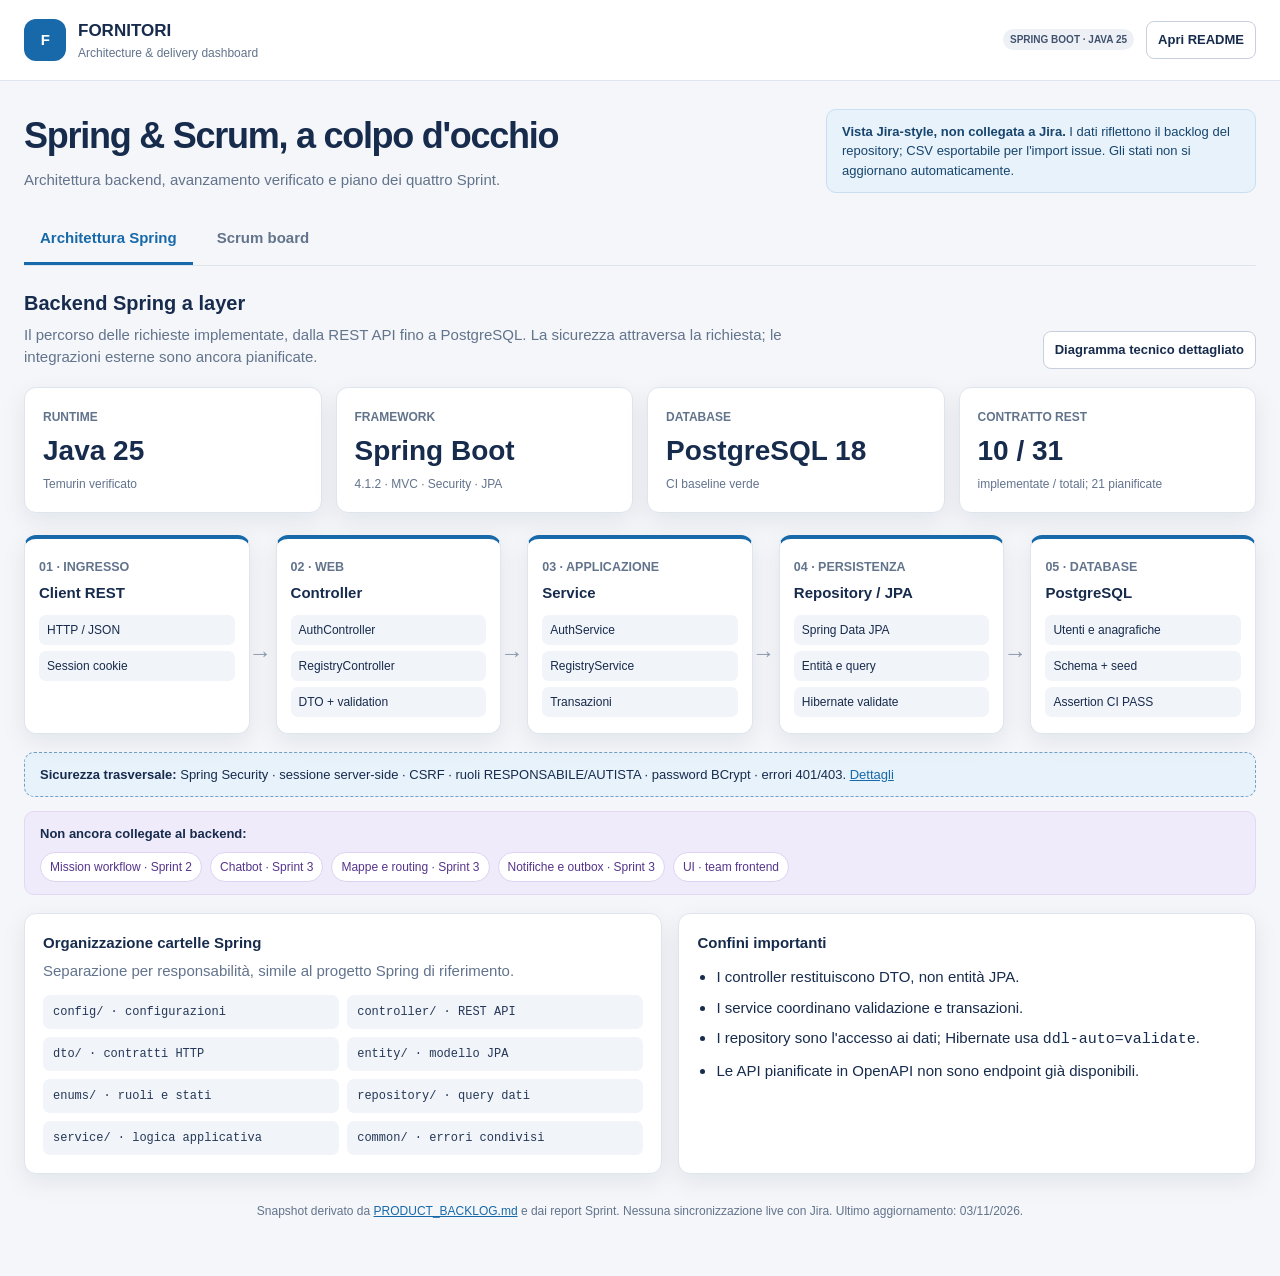
==== docs/SPRING_SCRUM_DASHBOARD.html @ 0cb8804d "feat(backend): implement Sprint 2 mission workflow Add mission lifecycle, pricing, notes, dashboard," ====
<!doctype html>
<html lang="it">
<head>
  <meta charset="utf-8">
  <meta name="viewport" content="width=device-width, initial-scale=1">
  <meta name="description" content="Vista visuale dell'architettura Spring e del backlog Scrum FORNITORI.">
  <title>FORNITORI · Spring & Scrum</title>
  <style>
    :root {
      color-scheme: light;
      --ink: #172b4d;
      --muted: #62738c;
      --line: #dfe5ec;
      --canvas: #f4f6f9;
      --surface: #fff;
      --blue: #1769aa;
      --blue-soft: #e7f2fb;
      --green: #137a55;
      --green-soft: #e5f5ee;
      --amber: #996400;
      --amber-soft: #fff4d6;
      --purple: #6741a5;
      --purple-soft: #f0ebfa;
      --shadow: 0 8px 24px rgba(9, 30, 66, .08);
    }

    * { box-sizing: border-box; }

    body {
      margin: 0;
      background: var(--canvas);
      color: var(--ink);
      font: 15px/1.5 "Segoe UI", Arial, sans-serif;
    }

    a { color: var(--blue); }
    a:focus-visible, button:focus-visible, select:focus-visible {
      outline: 3px solid #ffab00;
      outline-offset: 3px;
    }

    .topbar {
      display: flex;
      justify-content: space-between;
      align-items: center;
      gap: 20px;
      padding: 18px max(24px, calc((100vw - 1440px) / 2));
      background: #fff;
      border-bottom: 1px solid var(--line);
    }

    .brand { display: flex; align-items: center; gap: 12px; }
    .brand-mark {
      display: grid;
      width: 42px;
      height: 42px;
      place-items: center;
      border-radius: 12px;
      background: var(--blue);
      color: #fff;
      font-weight: 800;
      letter-spacing: -.04em;
    }
    .brand-title { font-size: 17px; font-weight: 750; }
    .brand-subtitle { color: var(--muted); font-size: 12px; }
    .top-actions { display: flex; align-items: center; gap: 12px; }

    .container { width: min(1440px, calc(100% - 48px)); margin: 28px auto 56px; }
    .hero {
      display: flex;
      justify-content: space-between;
      align-items: flex-start;
      gap: 24px;
      margin-bottom: 22px;
    }
    h1 { margin: 0 0 6px; font-size: clamp(26px, 3vw, 36px); letter-spacing: -.035em; }
    h2 { margin: 0; font-size: 20px; }
    h3 { margin: 0; font-size: 15px; }
    p { margin: 6px 0 0; color: var(--muted); }

    .notice {
      max-width: 430px;
      padding: 12px 15px;
      border: 1px solid #c8dff2;
      border-radius: 10px;
      background: var(--blue-soft);
      color: #17456d;
      font-size: 13px;
    }

    .tabs { display: flex; gap: 8px; border-bottom: 1px solid var(--line); margin-bottom: 22px; }
    .tab {
      border: 0;
      border-bottom: 3px solid transparent;
      padding: 12px 16px;
      background: transparent;
      color: var(--muted);
      cursor: pointer;
      font: inherit;
      font-weight: 650;
    }
    .tab[aria-selected="true"] { border-color: var(--blue); color: var(--blue); }
    .panel[hidden] { display: none; }

    .section-heading {
      display: flex;
      justify-content: space-between;
      align-items: flex-end;
      gap: 18px;
      margin: 0 0 16px;
    }
    .section-heading p { max-width: 760px; }

    .stats {
      display: grid;
      grid-template-columns: repeat(4, minmax(0, 1fr));
      gap: 14px;
      margin: 18px 0 22px;
    }
    .stat {
      padding: 17px 18px;
      border: 1px solid var(--line);
      border-radius: 12px;
      background: var(--surface);
      box-shadow: var(--shadow);
    }
    .stat-label { color: var(--muted); font-size: 12px; font-weight: 650; text-transform: uppercase; }
    .stat-value { display: block; margin-top: 3px; font-size: 28px; font-weight: 780; }
    .stat-note { color: var(--muted); font-size: 12px; }

    .architecture-flow {
      display: grid;
      grid-template-columns: repeat(5, minmax(130px, 1fr));
      gap: 26px;
      align-items: stretch;
      margin: 18px 0;
    }
    .layer {
      position: relative;
      min-height: 166px;
      padding: 16px 14px;
      border: 1px solid var(--line);
      border-top: 4px solid var(--blue);
      border-radius: 12px;
      background: var(--surface);
      box-shadow: var(--shadow);
    }
    .layer:not(:last-child)::after {
      position: absolute;
      top: 50%;
      right: -23px;
      color: #8d9bb0;
      content: "→";
      font-size: 23px;
      font-weight: 700;
    }
    .layer small { color: var(--muted); font-weight: 650; }
    .layer h3 { margin: 5px 0 10px; }
    .component {
      display: block;
      margin-top: 6px;
      padding: 6px 8px;
      border-radius: 7px;
      background: #f1f4f8;
      font-size: 12px;
    }
    .security-strip, .planned-strip {
      margin-top: 14px;
      padding: 12px 15px;
      border-radius: 10px;
      font-size: 13px;
    }
    .security-strip { border: 1px dashed #72a1c8; background: var(--blue-soft); }
    .planned-strip { border: 1px solid #e2d9f4; background: var(--purple-soft); }
    .planned-items { display: flex; flex-wrap: wrap; gap: 8px; margin-top: 8px; }
    .planned-items span {
      padding: 5px 9px;
      border: 1px solid #ddd2f2;
      border-radius: 999px;
      color: #55348b;
      background: #fff;
      font-size: 12px;
    }

    .details-grid {
      display: grid;
      grid-template-columns: 1.05fr .95fr;
      gap: 16px;
      margin-top: 18px;
    }
    .card {
      padding: 18px;
      border: 1px solid var(--line);
      border-radius: 12px;
      background: var(--surface);
      box-shadow: var(--shadow);
    }
    .card ul { margin: 12px 0 0; padding-left: 19px; }
    .card li + li { margin-top: 8px; }
    .package-list { display: grid; grid-template-columns: repeat(2, 1fr); gap: 8px; margin-top: 12px; }
    .package-list code {
      padding: 8px 10px;
      border-radius: 7px;
      background: #f1f4f8;
      color: #253858;
      font-size: 12px;
    }

    .toolbar {
      display: flex;
      align-items: center;
      flex-wrap: wrap;
      gap: 10px;
      margin: 16px 0;
    }
    .toolbar label { color: var(--muted); font-size: 13px; font-weight: 650; }
    select, .button {
      min-height: 38px;
      padding: 8px 11px;
      border: 1px solid #c7d0dc;
      border-radius: 8px;
      background: #fff;
      color: var(--ink);
      font: inherit;
    }
    .button { cursor: pointer; font-size: 13px; font-weight: 650; text-decoration: none; }
    .button-primary { border-color: var(--blue); background: var(--blue); color: #fff; }
    .button:hover { filter: brightness(.97); }

    .board {
      display: grid;
      grid-template-columns: repeat(3, minmax(240px, 1fr));
      gap: 14px;
      align-items: start;
    }
    .board-column {
      min-height: 250px;
      padding: 12px;
      border: 1px solid var(--line);
      border-radius: 12px;
      background: #ebeff4;
    }
    .column-heading { display: flex; justify-content: space-between; align-items: center; margin: 2px 2px 12px; }
    .column-count {
      display: grid;
      width: 25px;
      height: 25px;
      place-items: center;
      border-radius: 50%;
      background: #dce3ec;
      color: var(--muted);
      font-size: 12px;
      font-weight: 700;
    }
    .issue {
      margin-bottom: 10px;
      padding: 13px;
      border: 1px solid var(--line);
      border-radius: 10px;
      background: #fff;
      box-shadow: 0 2px 6px rgba(9, 30, 66, .05);
    }
    .issue-top { display: flex; justify-content: space-between; gap: 8px; color: var(--muted); font-size: 11px; }
    .issue-key { font-weight: 800; letter-spacing: .03em; }
    .issue h3 { margin: 8px 0 5px; font-size: 14px; }
    .issue p { font-size: 12px; }
    .issue-meta { display: flex; flex-wrap: wrap; gap: 6px; margin-top: 11px; }
    .tag {
      padding: 3px 7px;
      border-radius: 999px;
      background: #edf1f6;
      color: #42526e;
      font-size: 10px;
      font-weight: 700;
    }
    .tag-done { background: var(--green-soft); color: var(--green); }
    .tag-planned { background: var(--amber-soft); color: var(--amber); }
    .tag-p0 { background: #ffebe6; color: #ae2e24; }
    .column-empty { padding: 18px 8px; color: var(--muted); text-align: center; font-size: 13px; }
    .sprint-notes { margin-top: 18px; }
    .sprint-notes summary { cursor: pointer; font-weight: 700; }
    .sprint-notes ul { color: var(--muted); }
    footer { margin-top: 28px; color: var(--muted); font-size: 12px; text-align: center; }

    @media (max-width: 980px) {
      .architecture-flow { grid-template-columns: repeat(3, minmax(150px, 1fr)); }
      .layer:nth-child(3)::after { display: none; }
      .board { grid-template-columns: repeat(2, minmax(240px, 1fr)); }
      .details-grid { grid-template-columns: 1fr; }
    }
    @media (max-width: 650px) {
      .topbar, .hero { align-items: flex-start; flex-direction: column; }
      .container { width: min(100% - 28px, 1440px); margin-top: 20px; }
      .topbar { padding: 14px; }
      .stats { grid-template-columns: repeat(2, minmax(0, 1fr)); }
      .architecture-flow, .board { grid-template-columns: 1fr; }
      .layer { min-height: 0; }
      .layer:not(:last-child)::after { top: auto; right: 16px; bottom: -26px; z-index: 1; content: "↓"; }
      .layer:nth-child(3)::after { display: block; }
      .section-heading { align-items: flex-start; flex-direction: column; }
    }
  </style>
</head>
<body>
  <header class="topbar">
    <div class="brand">
      <div class="brand-mark" aria-hidden="true">F</div>
      <div>
        <div class="brand-title">FORNITORI</div>
        <div class="brand-subtitle">Architecture & delivery dashboard</div>
      </div>
    </div>
    <div class="top-actions">
      <span class="tag">SPRING BOOT · JAVA 25</span>
      <a class="button" href="../README.md">Apri README</a>
    </div>
  </header>

  <main class="container">
    <div class="hero">
      <div>
        <h1>Spring & Scrum, a colpo d'occhio</h1>
        <p>Architettura backend, avanzamento verificato e piano dei quattro Sprint.</p>
      </div>
      <aside class="notice">
        <strong>Vista Jira-style, non collegata a Jira.</strong>
        I dati riflettono il backlog del repository; CSV esportabile per l'import
        issue. Gli stati non si aggiornano automaticamente.
      </aside>
    </div>

    <nav class="tabs" role="tablist" aria-label="Viste progetto">
      <button class="tab" id="tab-architecture" role="tab" aria-selected="true"
              aria-controls="panel-architecture">Architettura Spring</button>
      <button class="tab" id="tab-scrum" role="tab" aria-selected="false"
              aria-controls="panel-scrum">Scrum board</button>
    </nav>

    <section class="panel" id="panel-architecture" role="tabpanel" aria-labelledby="tab-architecture">
      <div class="section-heading">
        <div>
          <h2>Backend Spring a layer</h2>
          <p>Il percorso delle richieste implementate, dalla REST API fino a PostgreSQL. La sicurezza attraversa la richiesta; le integrazioni esterne sono ancora pianificate.</p>
        </div>
        <a class="button" href="../.github/modernize/assessment/engines/facts/architecture-diagram.md">Diagramma tecnico dettagliato</a>
      </div>

      <div class="stats" aria-label="Stato backend">
        <article class="stat"><span class="stat-label">Runtime</span><strong class="stat-value">Java 25</strong><span class="stat-note">Temurin verificato</span></article>
        <article class="stat"><span class="stat-label">Framework</span><strong class="stat-value">Spring Boot</strong><span class="stat-note">4.1.2 · MVC · Security · JPA</span></article>
        <article class="stat"><span class="stat-label">Database</span><strong class="stat-value">PostgreSQL 18</strong><span class="stat-note">CI baseline verde</span></article>
        <article class="stat"><span class="stat-label">Contratto REST</span><strong class="stat-value">10 / 31</strong><span class="stat-note">implementate / totali; 21 pianificate</span></article>
      </div>

      <div class="architecture-flow" aria-label="Flusso dei layer Spring">
        <article class="layer">
          <small>01 · INGRESSO</small>
          <h3>Client REST</h3>
          <span class="component">HTTP / JSON</span>
          <span class="component">Session cookie</span>
        </article>
        <article class="layer">
          <small>02 · WEB</small>
          <h3>Controller</h3>
          <span class="component">AuthController</span>
          <span class="component">RegistryController</span>
          <span class="component">DTO + validation</span>
        </article>
        <article class="layer">
          <small>03 · APPLICAZIONE</small>
          <h3>Service</h3>
          <span class="component">AuthService</span>
          <span class="component">RegistryService</span>
          <span class="component">Transazioni</span>
        </article>
        <article class="layer">
          <small>04 · PERSISTENZA</small>
          <h3>Repository / JPA</h3>
          <span class="component">Spring Data JPA</span>
          <span class="component">Entità e query</span>
          <span class="component">Hibernate validate</span>
        </article>
        <article class="layer">
          <small>05 · DATABASE</small>
          <h3>PostgreSQL</h3>
          <span class="component">Utenti e anagrafiche</span>
          <span class="component">Schema + seed</span>
          <span class="component">Assertion CI PASS</span>
        </article>
      </div>

      <div class="security-strip">
        <strong>Sicurezza trasversale:</strong> Spring Security · sessione server-side · CSRF · ruoli RESPONSABILE/AUTISTA · password BCrypt · errori 401/403.
        <a href="06_SICUREZZA.md">Dettagli</a>
      </div>

      <div class="planned-strip">
        <strong>Non ancora collegate al backend:</strong>
        <div class="planned-items">
          <span>Mission workflow · Sprint 2</span>
          <span>Chatbot · Sprint 3</span>
          <span>Mappe e routing · Sprint 3</span>
          <span>Notifiche e outbox · Sprint 3</span>
          <span>UI · team frontend</span>
        </div>
      </div>

      <div class="details-grid">
        <article class="card">
          <h3>Organizzazione cartelle Spring</h3>
          <p>Separazione per responsabilità, simile al progetto Spring di riferimento.</p>
          <div class="package-list">
            <code>config/ · configurazioni</code>
            <code>controller/ · REST API</code>
            <code>dto/ · contratti HTTP</code>
            <code>entity/ · modello JPA</code>
            <code>enums/ · ruoli e stati</code>
            <code>repository/ · query dati</code>
            <code>service/ · logica applicativa</code>
            <code>common/ · errori condivisi</code>
          </div>
        </article>
        <article class="card">
          <h3>Confini importanti</h3>
          <ul>
            <li>I controller restituiscono DTO, non entità JPA.</li>
            <li>I service coordinano validazione e transazioni.</li>
            <li>I repository sono l'accesso ai dati; Hibernate usa <code>ddl-auto=validate</code>.</li>
            <li>Le API pianificate in OpenAPI non sono endpoint già disponibili.</li>
          </ul>
        </article>
      </div>
    </section>

    <section class="panel" id="panel-scrum" role="tabpanel" aria-labelledby="tab-scrum" hidden>
      <div class="section-heading">
        <div>
          <h2>Scrum board del prodotto</h2>
          <p>Backlog iniziale per i cinque membri. “Implementato” significa presente nel codice e verificato; le attività future restano pianificate.</p>
        </div>
        <a class="button" href="agile/PRODUCT_BACKLOG.md">Apri backlog sorgente</a>
      </div>

      <div class="stats" aria-label="Riepilogo backlog">
        <article class="stat"><span class="stat-label">Storie</span><strong class="stat-value" id="total-count">10</strong><span class="stat-note">backlog iniziale</span></article>
        <article class="stat"><span class="stat-label">Implementate</span><strong class="stat-value" id="done-count">2</strong><span class="stat-note">B-01 e B-02 · CI verde</span></article>
        <article class="stat"><span class="stat-label">Pianificate</span><strong class="stat-value" id="planned-count">8</strong><span class="stat-note">Sprint successivi / backlog</span></article>
        <article class="stat"><span class="stat-label">Squadra</span><strong class="stat-value">M1–M5</strong><span class="stat-note">backend, UI e integrazioni</span></article>
      </div>

      <div class="toolbar">
        <label for="sprint-filter">Sprint</label>
        <select id="sprint-filter">
          <option value="all">Tutti</option>
          <option value="s1">Sprint 1 · Fondamenta</option>
          <option value="backlog">Backlog non assegnato</option>
          <option value="s2">Sprint 2 · Missioni</option>
          <option value="s3">Sprint 3 · Integrazioni</option>
          <option value="s4">Sprint 4 · QA</option>
        </select>
        <label for="status-filter">Stato</label>
        <select id="status-filter">
          <option value="all">Tutti</option>
          <option value="done">Implementato</option>
          <option value="planned">Pianificato</option>
        </select>
        <button class="button button-primary" id="export-csv" type="button">Esporta CSV per Jira</button>
      </div>

      <div class="board" id="board" aria-live="polite">
        <section class="board-column" data-column="done">
          <div class="column-heading"><h3>Implementato</h3><span class="column-count">0</span></div>
          <div class="issues"></div>
        </section>
        <section class="board-column" data-column="inprogress">
          <div class="column-heading"><h3>Da integrare / validare</h3><span class="column-count">0</span></div>
          <div class="issues"></div>
        </section>
        <section class="board-column" data-column="planned">
          <div class="column-heading"><h3>Pianificato</h3><span class="column-count">0</span></div>
          <div class="issues"></div>
        </section>
      </div>

      <details class="card sprint-notes">
        <summary>Obiettivi Sprint e criteri di passaggio</summary>
        <ul>
          <li><strong>Sprint 1:</strong> fondazioni Spring, autenticazione, anagrafiche, DB e CI. Codice e CI completati; PR baseline integrata. Vedi <a href="agile/SPRINT_1.md">Sprint 1</a>.</li>
          <li><strong>Sprint 2:</strong> flusso missioni, timeout, pricing e dashboard; dipende dalla conferma delle regole. Vedi <a href="agile/SPRINT_2.md">Sprint 2</a>.</li>
          <li><strong>Sprint 3:</strong> chatbot, routing mappe, notifiche e outbox. Vedi <a href="agile/SPRINT_3.md">Sprint 3</a>.</li>
          <li><strong>Sprint 4:</strong> QA integrata, sicurezza, accessibilità e demo. Vedi <a href="agile/SPRINT_4.md">Sprint 4</a>.</li>
        </ul>
        <p><strong>CSV Jira:</strong> importa le storie come Task e mappa Summary, Description, Priority e Labels. Le etichette riportano ID, sprint, owner e stato iniziale; colonne e workflow Jira non vengono modificati automaticamente.</p>
      </details>
    </section>

    <footer>
      Snapshot derivato da <a href="agile/PRODUCT_BACKLOG.md">PRODUCT_BACKLOG.md</a> e dai report Sprint.
      Nessuna sincronizzazione live con Jira. Ultimo aggiornamento: 03/11/2026.
    </footer>
  </main>

  <script>
    "use strict";

    const issues = [
      { key: "B-01", title: "Seed, schema, auth e anagrafiche Sprint 1", description: "Layer Spring, sessione, CSRF, ruoli, anagrafiche REST, schema e seed. CI PostgreSQL verifica schema, dati e applicazione.", priority: "P0", owner: "M1", sprint: "s1", status: "done", component: "Backend" },
      { key: "B-02", title: "Java 25, CI e contratti condivisi", description: "Target Java 25, workflow CI, contratto OpenAPI e guide condivise. Pipeline PR verde; PR #1 integrata in main.", priority: "P0", owner: "M1", sprint: "s1", status: "done", component: "Platform" },
      { key: "B-03", title: "Login e anagrafiche web", description: "Interfaccia per login e consultazione anagrafiche, integrata con sessione e API backend.", priority: "P1", owner: "M2", sprint: "backlog", status: "planned", component: "Frontend" },
      { key: "B-04", title: "Creazione missione e dettaglio centrale", description: "Flusso centrale per creare richieste e consultare il dettaglio della missione.", priority: "P0", owner: "M1/M2", sprint: "s2", status: "planned", component: "Missions" },
      { key: "B-05", title: "Proposta, accettazione, rifiuto e timeout", description: "Transizioni atomiche con timeout, storico e protezione dalla doppia assegnazione.", priority: "P0", owner: "M1/M2", sprint: "s2", status: "planned", component: "Missions" },
      { key: "B-06", title: "Chiusura, pricing e dashboard", description: "Chiusura missione, calcolo costo server-side e aggregati della dashboard.", priority: "P0", owner: "M1/M2", sprint: "s2", status: "planned", component: "Missions" },
      { key: "B-07", title: "Chatbot guidato e richiesta verificata", description: "Conversazione guidata, verifica cliente e creazione richiesta tramite API concordate.", priority: "P1", owner: "M3/M1", sprint: "s3", status: "planned", component: "Chatbot" },
      { key: "B-08", title: "Mappe e routing", description: "Mappa e itinerari, separando distanza stimata da chilometri effettivi.", priority: "P1", owner: "M4/M1/M2", sprint: "s3", status: "planned", component: "Maps" },
      { key: "B-09", title: "Eventi, outbox, webhook e notifiche", description: "Eventi dopo commit, webhook autenticati, retry e idempotenza delle notifiche.", priority: "P1", owner: "M5/M1/M3", sprint: "s3", status: "planned", component: "Notifications" },
      { key: "B-10", title: "QA integrata, sicurezza e demo", description: "Test end-to-end, verifiche sicurezza, accessibilità, regressioni e demo ripetibile.", priority: "P0", owner: "Tutti", sprint: "s4", status: "planned", component: "QA" }
    ];

    const sprintNames = {
      s1: "Sprint 1",
      backlog: "Backlog",
      s2: "Sprint 2",
      s3: "Sprint 3",
      s4: "Sprint 4"
    };

    const escapeHtml = (value) => value.replace(/[&<>"']/g, (char) => ({
      "&": "&amp;", "<": "&lt;", ">": "&gt;", '"': "&quot;", "'": "&#39;"
    })[char]);

    function renderBoard() {
      const sprint = document.getElementById("sprint-filter").value;
      const status = document.getElementById("status-filter").value;
      const visible = issues.filter((issue) =>
        (sprint === "all" || issue.sprint === sprint) &&
        (status === "all" || issue.status === status)
      );
      const groups = {
        done: visible.filter((issue) => issue.status === "done"),
        inprogress: [],
        planned: visible.filter((issue) => issue.status === "planned")
      };

      for (const column of document.querySelectorAll(".board-column")) {
        const key = column.dataset.column;
        const list = groups[key];
        column.querySelector(".column-count").textContent = String(list.length);
        const container = column.querySelector(".issues");
        container.replaceChildren();
        if (list.length === 0) {
          const empty = document.createElement("p");
          empty.className = "column-empty";
          empty.textContent = "Nessuna storia in questa colonna.";
          container.append(empty);
        }
        for (const issue of list) {
          const card = document.createElement("article");
          card.className = "issue";
          const statusLabel = issue.status === "done" ? "Implementato · CI PASS" : "Pianificato";
          const statusClass = issue.status === "done" ? "tag tag-done" : "tag tag-planned";
          card.innerHTML = `
            <div class="issue-top"><span class="issue-key">${escapeHtml(issue.key)}</span><span>${escapeHtml(sprintNames[issue.sprint])}</span></div>
            <h3>${escapeHtml(issue.title)}</h3>
            <p>${escapeHtml(issue.description)}</p>
            <div class="issue-meta">
              <span class="${statusClass}">${statusLabel}</span>
              <span class="tag ${issue.priority === "P0" ? "tag-p0" : ""}">${escapeHtml(issue.priority)}</span>
              <span class="tag">${escapeHtml(issue.owner)}</span>
              <span class="tag">${escapeHtml(issue.component)}</span>
            </div>`;
          container.append(card);
        }
      }
    }

    function exportJiraCsv() {
      const header = ["Issue Type", "Summary", "Description", "Priority", "Labels"];
      const rows = issues.map((issue) => [
        "Task",
        issue.title,
        `${issue.key}: ${issue.description} Owner: ${issue.owner}. Stato iniziale: ${issue.status === "done" ? "implementato, CI PASS" : "pianificato"}. Sprint: ${sprintNames[issue.sprint]}.`,
        issue.priority,
        [issue.key.toLowerCase(), issue.sprint, `owner-${issue.owner.toLowerCase().replaceAll("/", "-")}`, issue.status === "done" ? "implemented" : "planned", issue.component.toLowerCase()].join(" ")
      ]);
      const csv = [header, ...rows]
        .map((row) => row.map((field) => `"${String(field).replaceAll('"', '""')}"`).join(","))
        .join("\r\n");
      const blob = new Blob(["\uFEFF", csv], { type: "text/csv;charset=utf-8" });
      const url = URL.createObjectURL(blob);
      const link = document.createElement("a");
      link.href = url;
      link.download = "fornitori-jira-backlog.csv";
      link.click();
      URL.revokeObjectURL(url);
    }

    for (const tab of document.querySelectorAll('[role="tab"]')) {
      tab.addEventListener("click", () => {
        for (const candidate of document.querySelectorAll('[role="tab"]')) {
          const selected = candidate === tab;
          candidate.setAttribute("aria-selected", String(selected));
          document.getElementById(candidate.getAttribute("aria-controls")).hidden = !selected;
        }
      });
    }

    document.getElementById("sprint-filter").addEventListener("change", renderBoard);
    document.getElementById("status-filter").addEventListener("change", renderBoard);
    document.getElementById("export-csv").addEventListener("click", exportJiraCsv);
    document.getElementById("done-count").textContent = String(issues.filter((issue) => issue.status === "done").length);
    document.getElementById("planned-count").textContent = String(issues.filter((issue) => issue.status === "planned").length);
    document.getElementById("total-count").textContent = String(issues.length);
    renderBoard();
  </script>
</body>
</html>
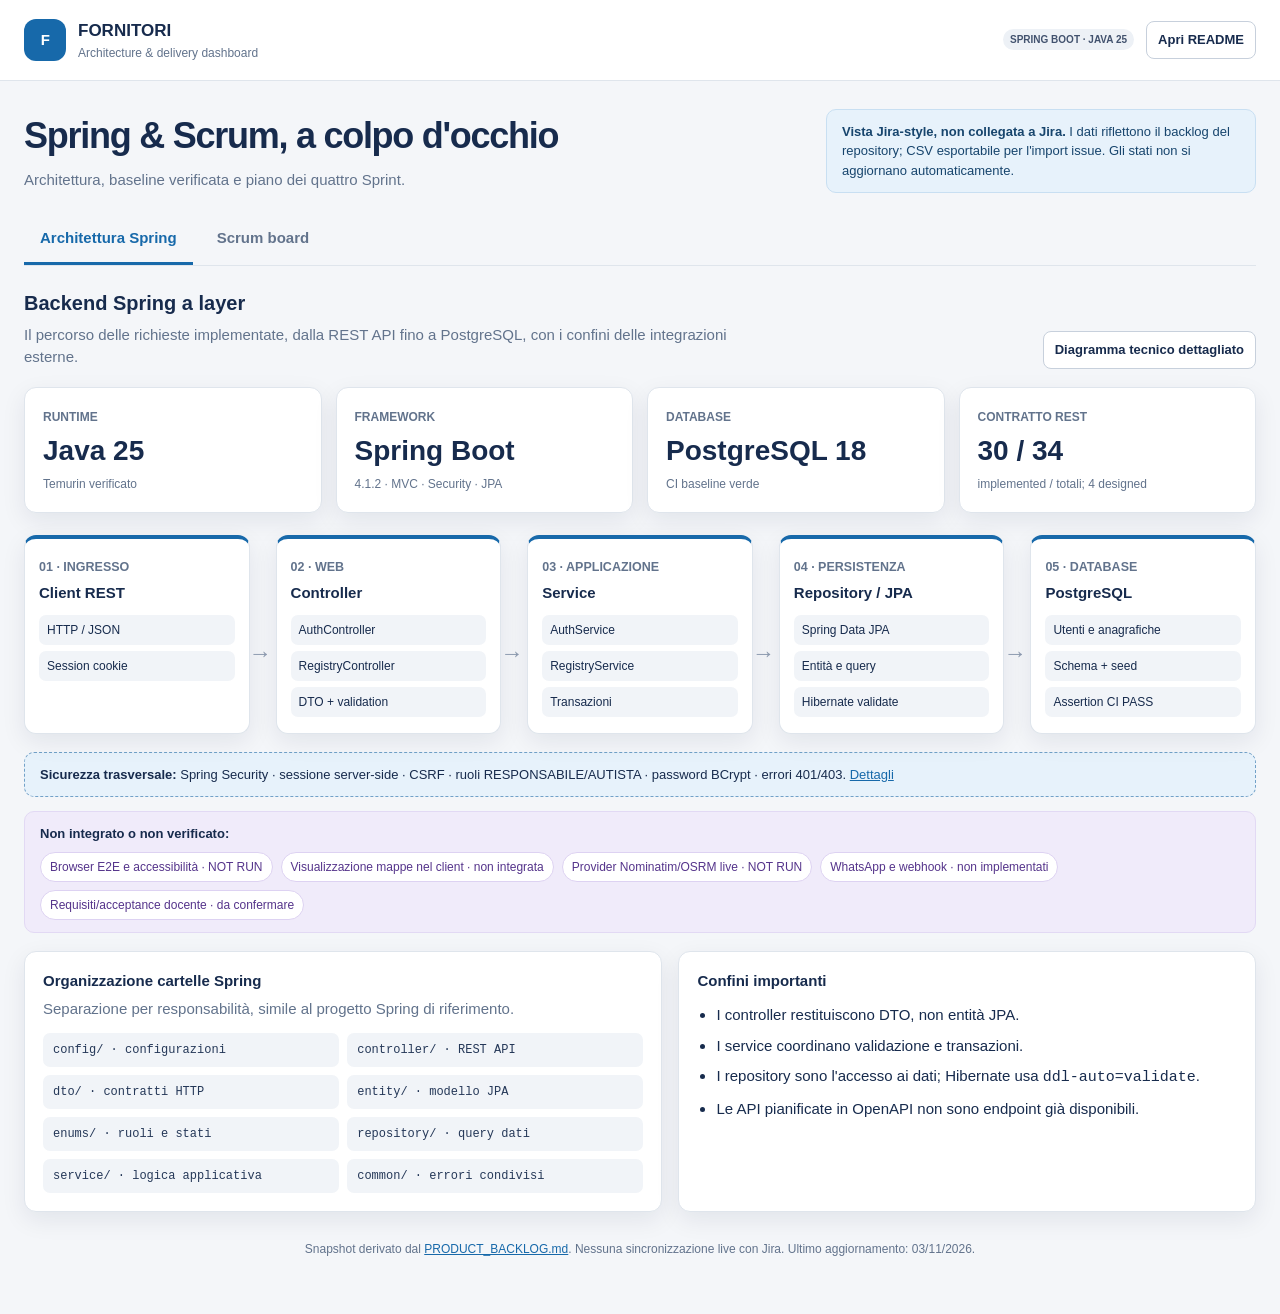
==== commit 1bd00ffe: "docs: consolidate and refresh documentation Co-authored-by: Copilot <223556219+Copilot@users.noreply" ====
--- a/docs/SPRING_SCRUM_DASHBOARD.html
+++ b/docs/SPRING_SCRUM_DASHBOARD.html
@@ -320,7 +320,7 @@
     <div class="hero">
       <div>
         <h1>Spring & Scrum, a colpo d'occhio</h1>
-        <p>Architettura backend, avanzamento verificato e piano dei quattro Sprint.</p>
+        <p>Architettura, baseline verificata e piano dei quattro Sprint.</p>
       </div>
       <aside class="notice">
         <strong>Vista Jira-style, non collegata a Jira.</strong>
@@ -340,7 +340,7 @@
       <div class="section-heading">
         <div>
           <h2>Backend Spring a layer</h2>
-          <p>Il percorso delle richieste implementate, dalla REST API fino a PostgreSQL. La sicurezza attraversa la richiesta; le integrazioni esterne sono ancora pianificate.</p>
+          <p>Il percorso delle richieste implementate, dalla REST API fino a PostgreSQL, con i confini delle integrazioni esterne.</p>
         </div>
         <a class="button" href="../.github/modernize/assessment/engines/facts/architecture-diagram.md">Diagramma tecnico dettagliato</a>
       </div>
@@ -349,7 +349,7 @@
         <article class="stat"><span class="stat-label">Runtime</span><strong class="stat-value">Java 25</strong><span class="stat-note">Temurin verificato</span></article>
         <article class="stat"><span class="stat-label">Framework</span><strong class="stat-value">Spring Boot</strong><span class="stat-note">4.1.2 · MVC · Security · JPA</span></article>
         <article class="stat"><span class="stat-label">Database</span><strong class="stat-value">PostgreSQL 18</strong><span class="stat-note">CI baseline verde</span></article>
-        <article class="stat"><span class="stat-label">Contratto REST</span><strong class="stat-value">10 / 31</strong><span class="stat-note">implementate / totali; 21 pianificate</span></article>
+        <article class="stat"><span class="stat-label">Contratto REST</span><strong class="stat-value">30 / 34</strong><span class="stat-note">implemented / totali; 4 designed</span></article>
       </div>
 
       <div class="architecture-flow" aria-label="Flusso dei layer Spring">
@@ -391,17 +391,17 @@
 
       <div class="security-strip">
         <strong>Sicurezza trasversale:</strong> Spring Security · sessione server-side · CSRF · ruoli RESPONSABILE/AUTISTA · password BCrypt · errori 401/403.
-        <a href="06_SICUREZZA.md">Dettagli</a>
+        <a href="architecture/SECURITY_DESIGN.md">Dettagli</a>
       </div>
 
       <div class="planned-strip">
-        <strong>Non ancora collegate al backend:</strong>
+        <strong>Non integrato o non verificato:</strong>
         <div class="planned-items">
-          <span>Mission workflow · Sprint 2</span>
-          <span>Chatbot · Sprint 3</span>
-          <span>Mappe e routing · Sprint 3</span>
-          <span>Notifiche e outbox · Sprint 3</span>
-          <span>UI · team frontend</span>
+          <span>Browser E2E e accessibilità · NOT RUN</span>
+          <span>Visualizzazione mappe nel client · non integrata</span>
+          <span>Provider Nominatim/OSRM live · NOT RUN</span>
+          <span>WhatsApp e webhook · non implementati</span>
+          <span>Requisiti/acceptance docente · da confermare</span>
         </div>
       </div>
 
@@ -436,16 +436,16 @@
       <div class="section-heading">
         <div>
           <h2>Scrum board del prodotto</h2>
-          <p>Backlog iniziale per i cinque membri. “Implementato” significa presente nel codice e verificato; le attività future restano pianificate.</p>
+          <p>Snapshot del backlog del repository. “Implementato” richiede codice presente e prova identificata; le attività non verificate restano da validare.</p>
         </div>
         <a class="button" href="agile/PRODUCT_BACKLOG.md">Apri backlog sorgente</a>
       </div>
 
       <div class="stats" aria-label="Riepilogo backlog">
-        <article class="stat"><span class="stat-label">Storie</span><strong class="stat-value" id="total-count">10</strong><span class="stat-note">backlog iniziale</span></article>
-        <article class="stat"><span class="stat-label">Implementate</span><strong class="stat-value" id="done-count">2</strong><span class="stat-note">B-01 e B-02 · CI verde</span></article>
-        <article class="stat"><span class="stat-label">Pianificate</span><strong class="stat-value" id="planned-count">8</strong><span class="stat-note">Sprint successivi / backlog</span></article>
-        <article class="stat"><span class="stat-label">Squadra</span><strong class="stat-value">M1–M5</strong><span class="stat-note">backend, UI e integrazioni</span></article>
+        <article class="stat"><span class="stat-label">Storie</span><strong class="stat-value" id="total-count">13</strong><span class="stat-note">snapshot del backlog</span></article>
+        <article class="stat"><span class="stat-label">Implementate</span><strong class="stat-value" id="done-count">5</strong><span class="stat-note">verificate nei test backend CI</span></article>
+        <article class="stat"><span class="stat-label">Da validare</span><strong class="stat-value" id="inprogress-count">6</strong><span class="stat-note">codice presente, limiti aperti</span></article>
+        <article class="stat"><span class="stat-label">Pianificate</span><strong class="stat-value" id="planned-count">2</strong><span class="stat-note">non implementate</span></article>
       </div>
 
       <div class="toolbar">
@@ -462,6 +462,7 @@
         <select id="status-filter">
           <option value="all">Tutti</option>
           <option value="done">Implementato</option>
+          <option value="inprogress">Da validare</option>
           <option value="planned">Pianificato</option>
         </select>
         <button class="button button-primary" id="export-csv" type="button">Esporta CSV per Jira</button>
@@ -486,16 +487,16 @@
         <summary>Obiettivi Sprint e criteri di passaggio</summary>
         <ul>
           <li><strong>Sprint 1:</strong> fondazioni Spring, autenticazione, anagrafiche, DB e CI. Codice e CI completati; PR baseline integrata. Vedi <a href="agile/SPRINT_1.md">Sprint 1</a>.</li>
-          <li><strong>Sprint 2:</strong> flusso missioni, timeout, pricing e dashboard; dipende dalla conferma delle regole. Vedi <a href="agile/SPRINT_2.md">Sprint 2</a>.</li>
-          <li><strong>Sprint 3:</strong> chatbot, routing mappe, notifiche e outbox. Vedi <a href="agile/SPRINT_3.md">Sprint 3</a>.</li>
-          <li><strong>Sprint 4:</strong> QA integrata, sicurezza, accessibilità e demo. Vedi <a href="agile/SPRINT_4.md">Sprint 4</a>.</li>
+          <li><strong>Sprint 2:</strong> backend missioni, timeout, pricing e dashboard verificati in CI; browser UI NOT RUN. Vedi <a href="agile/SPRINT_2.md">Sprint 2</a>.</li>
+          <li><strong>Sprint 3:</strong> chatbot/Telegram e API mappe presenti; provider live, visualizzazione mappa e WhatsApp non verificati/non implementati. Vedi <a href="agile/SPRINT_3.md">Sprint 3</a>.</li>
+          <li><strong>Sprint 4:</strong> CI backend PASS; acceptance docente e collaudi browser/provider non conclusi. Vedi <a href="agile/SPRINT_4.md">Sprint 4</a>.</li>
         </ul>
         <p><strong>CSV Jira:</strong> importa le storie come Task e mappa Summary, Description, Priority e Labels. Le etichette riportano ID, sprint, owner e stato iniziale; colonne e workflow Jira non vengono modificati automaticamente.</p>
       </details>
     </section>
 
     <footer>
-      Snapshot derivato da <a href="agile/PRODUCT_BACKLOG.md">PRODUCT_BACKLOG.md</a> e dai report Sprint.
+      Snapshot derivato dal <a href="agile/PRODUCT_BACKLOG.md">PRODUCT_BACKLOG.md</a>.
       Nessuna sincronizzazione live con Jira. Ultimo aggiornamento: 03/11/2026.
     </footer>
   </main>
@@ -504,16 +505,19 @@
     "use strict";
 
     const issues = [
-      { key: "B-01", title: "Seed, schema, auth e anagrafiche Sprint 1", description: "Layer Spring, sessione, CSRF, ruoli, anagrafiche REST, schema e seed. CI PostgreSQL verifica schema, dati e applicazione.", priority: "P0", owner: "M1", sprint: "s1", status: "done", component: "Backend" },
-      { key: "B-02", title: "Java 25, CI e contratti condivisi", description: "Target Java 25, workflow CI, contratto OpenAPI e guide condivise. Pipeline PR verde; PR #1 integrata in main.", priority: "P0", owner: "M1", sprint: "s1", status: "done", component: "Platform" },
-      { key: "B-03", title: "Login e anagrafiche web", description: "Interfaccia per login e consultazione anagrafiche, integrata con sessione e API backend.", priority: "P1", owner: "M2", sprint: "backlog", status: "planned", component: "Frontend" },
-      { key: "B-04", title: "Creazione missione e dettaglio centrale", description: "Flusso centrale per creare richieste e consultare il dettaglio della missione.", priority: "P0", owner: "M1/M2", sprint: "s2", status: "planned", component: "Missions" },
-      { key: "B-05", title: "Proposta, accettazione, rifiuto e timeout", description: "Transizioni atomiche con timeout, storico e protezione dalla doppia assegnazione.", priority: "P0", owner: "M1/M2", sprint: "s2", status: "planned", component: "Missions" },
-      { key: "B-06", title: "Chiusura, pricing e dashboard", description: "Chiusura missione, calcolo costo server-side e aggregati della dashboard.", priority: "P0", owner: "M1/M2", sprint: "s2", status: "planned", component: "Missions" },
-      { key: "B-07", title: "Chatbot guidato e richiesta verificata", description: "Conversazione guidata, verifica cliente e creazione richiesta tramite API concordate.", priority: "P1", owner: "M3/M1", sprint: "s3", status: "planned", component: "Chatbot" },
-      { key: "B-08", title: "Mappe e routing", description: "Mappa e itinerari, separando distanza stimata da chilometri effettivi.", priority: "P1", owner: "M4/M1/M2", sprint: "s3", status: "planned", component: "Maps" },
-      { key: "B-09", title: "Eventi, outbox, webhook e notifiche", description: "Eventi dopo commit, webhook autenticati, retry e idempotenza delle notifiche.", priority: "P1", owner: "M5/M1/M3", sprint: "s3", status: "planned", component: "Notifications" },
-      { key: "B-10", title: "QA integrata, sicurezza e demo", description: "Test end-to-end, verifiche sicurezza, accessibilità, regressioni e demo ripetibile.", priority: "P0", owner: "Tutti", sprint: "s4", status: "planned", component: "QA" }
+      { key: "B-01", title: "Seed, schema, auth e anagrafiche Sprint 1", description: "Backend, schema e seed sono presenti; baseline e test PostgreSQL verificati in CI.", priority: "P0", owner: "M1", sprint: "s1", status: "done", component: "Backend" },
+      { key: "B-02", title: "Java 25, CI e contratti condivisi", description: "Java 25, OpenAPI e job CI Java/PostgreSQL verificati nel run 41656606659.", priority: "P0", owner: "M1", sprint: "s1", status: "done", component: "Platform" },
+      { key: "B-03", title: "Login e anagrafiche web", description: "Client statico presente e integrato con sessione/API; browser E2E NOT RUN.", priority: "P1", owner: "M2", sprint: "s1", status: "inprogress", component: "Frontend" },
+      { key: "B-04", title: "API backend missione e dettaglio centrale", description: "Workflow missioni backend presente e testato in PostgreSQL CI; alcuni flussi UI non esposti.", priority: "P0", owner: "M1", sprint: "s2", status: "done", component: "Missions" },
+      { key: "B-05", title: "Proposta, accettazione, rifiuto e timeout", description: "Transizioni e concorrenza backend verificate nei test PostgreSQL CI.", priority: "P0", owner: "M1", sprint: "s2", status: "done", component: "Missions" },
+      { key: "B-06", title: "Chiusura, pricing e dashboard backend", description: "Chiusura e calcolo lato server; test backend CI passati, acceptance tariffa docente aperta.", priority: "P0", owner: "M1", sprint: "s2", status: "done", component: "Missions" },
+      { key: "B-07", title: "Chatbot guidato e richiesta via API", description: "Chatbot/API presenti; 64 test Python locali passano. Verifica titolarità via targa non idonea per produzione.", priority: "P1", owner: "M3/M1", sprint: "s3", status: "inprogress", component: "Chatbot" },
+      { key: "B-08", title: "API geocodifica e routing", description: "API backend implementata e testata in CI; provider live NOT RUN e nessuna mappa nel client.", priority: "P1", owner: "M4/M1", sprint: "s3", status: "inprogress", component: "Maps" },
+      { key: "B-09", title: "Outbox e notifiche Telegram", description: "Dispatcher presente; prova provider reale non coperta dalla CI e non ripetuta qui.", priority: "P1", owner: "M5/M1/M3", sprint: "s3", status: "inprogress", component: "Notifications" },
+      { key: "B-10", title: "QA integrata, sicurezza e demo", description: "CI backend PASS; browser E2E, acceptance e demo end-to-end non verificati.", priority: "P0", owner: "Tutti", sprint: "s4", status: "inprogress", component: "QA" },
+      { key: "B-11", title: "UI browser centrale e autista", description: "UI presente; mancano alcuni flussi e test browser.", priority: "P1", owner: "M2", sprint: "backlog", status: "inprogress", component: "Frontend" },
+      { key: "B-12", title: "Visualizzazione mappe nel client", description: "Il client non invoca /api/v1/maps/route; in attesa di scope/acceptance.", priority: "P1", owner: "M4/M1/M2", sprint: "backlog", status: "planned", component: "Maps" },
+      { key: "B-13", title: "Webhook e provider WhatsApp", description: "Webhook in ingresso e provider WhatsApp non implementati.", priority: "P2", owner: "M5/M1/M3", sprint: "backlog", status: "planned", component: "Notifications" }
     ];
 
     const sprintNames = {
@@ -537,7 +541,7 @@
       );
       const groups = {
         done: visible.filter((issue) => issue.status === "done"),
-        inprogress: [],
+        inprogress: visible.filter((issue) => issue.status === "inprogress"),
         planned: visible.filter((issue) => issue.status === "planned")
       };
 
@@ -556,8 +560,8 @@
         for (const issue of list) {
           const card = document.createElement("article");
           card.className = "issue";
-          const statusLabel = issue.status === "done" ? "Implementato · CI PASS" : "Pianificato";
-          const statusClass = issue.status === "done" ? "tag tag-done" : "tag tag-planned";
+          const statusLabel = issue.status === "done" ? "Implementato · CI PASS" : issue.status === "inprogress" ? "Da validare" : "Pianificato";
+          const statusClass = issue.status === "done" ? "tag tag-done" : issue.status === "inprogress" ? "tag tag-planned" : "tag tag-planned";
           card.innerHTML = `
             <div class="issue-top"><span class="issue-key">${escapeHtml(issue.key)}</span><span>${escapeHtml(sprintNames[issue.sprint])}</span></div>
             <h3>${escapeHtml(issue.title)}</h3>
@@ -578,9 +582,9 @@
       const rows = issues.map((issue) => [
         "Task",
         issue.title,
-        `${issue.key}: ${issue.description} Owner: ${issue.owner}. Stato iniziale: ${issue.status === "done" ? "implementato, CI PASS" : "pianificato"}. Sprint: ${sprintNames[issue.sprint]}.`,
+        `${issue.key}: ${issue.description} Owner: ${issue.owner}. Stato iniziale: ${issue.status === "done" ? "implementato, CI PASS" : issue.status === "inprogress" ? "da validare" : "pianificato"}. Sprint: ${sprintNames[issue.sprint]}.`,
         issue.priority,
-        [issue.key.toLowerCase(), issue.sprint, `owner-${issue.owner.toLowerCase().replaceAll("/", "-")}`, issue.status === "done" ? "implemented" : "planned", issue.component.toLowerCase()].join(" ")
+        [issue.key.toLowerCase(), issue.sprint, `owner-${issue.owner.toLowerCase().replaceAll("/", "-")}`, issue.status, issue.component.toLowerCase()].join(" ")
       ]);
       const csv = [header, ...rows]
         .map((row) => row.map((field) => `"${String(field).replaceAll('"', '""')}"`).join(","))
@@ -608,6 +612,7 @@
     document.getElementById("status-filter").addEventListener("change", renderBoard);
     document.getElementById("export-csv").addEventListener("click", exportJiraCsv);
     document.getElementById("done-count").textContent = String(issues.filter((issue) => issue.status === "done").length);
+    document.getElementById("inprogress-count").textContent = String(issues.filter((issue) => issue.status === "inprogress").length);
     document.getElementById("planned-count").textContent = String(issues.filter((issue) => issue.status === "planned").length);
     document.getElementById("total-count").textContent = String(issues.length);
     renderBoard();
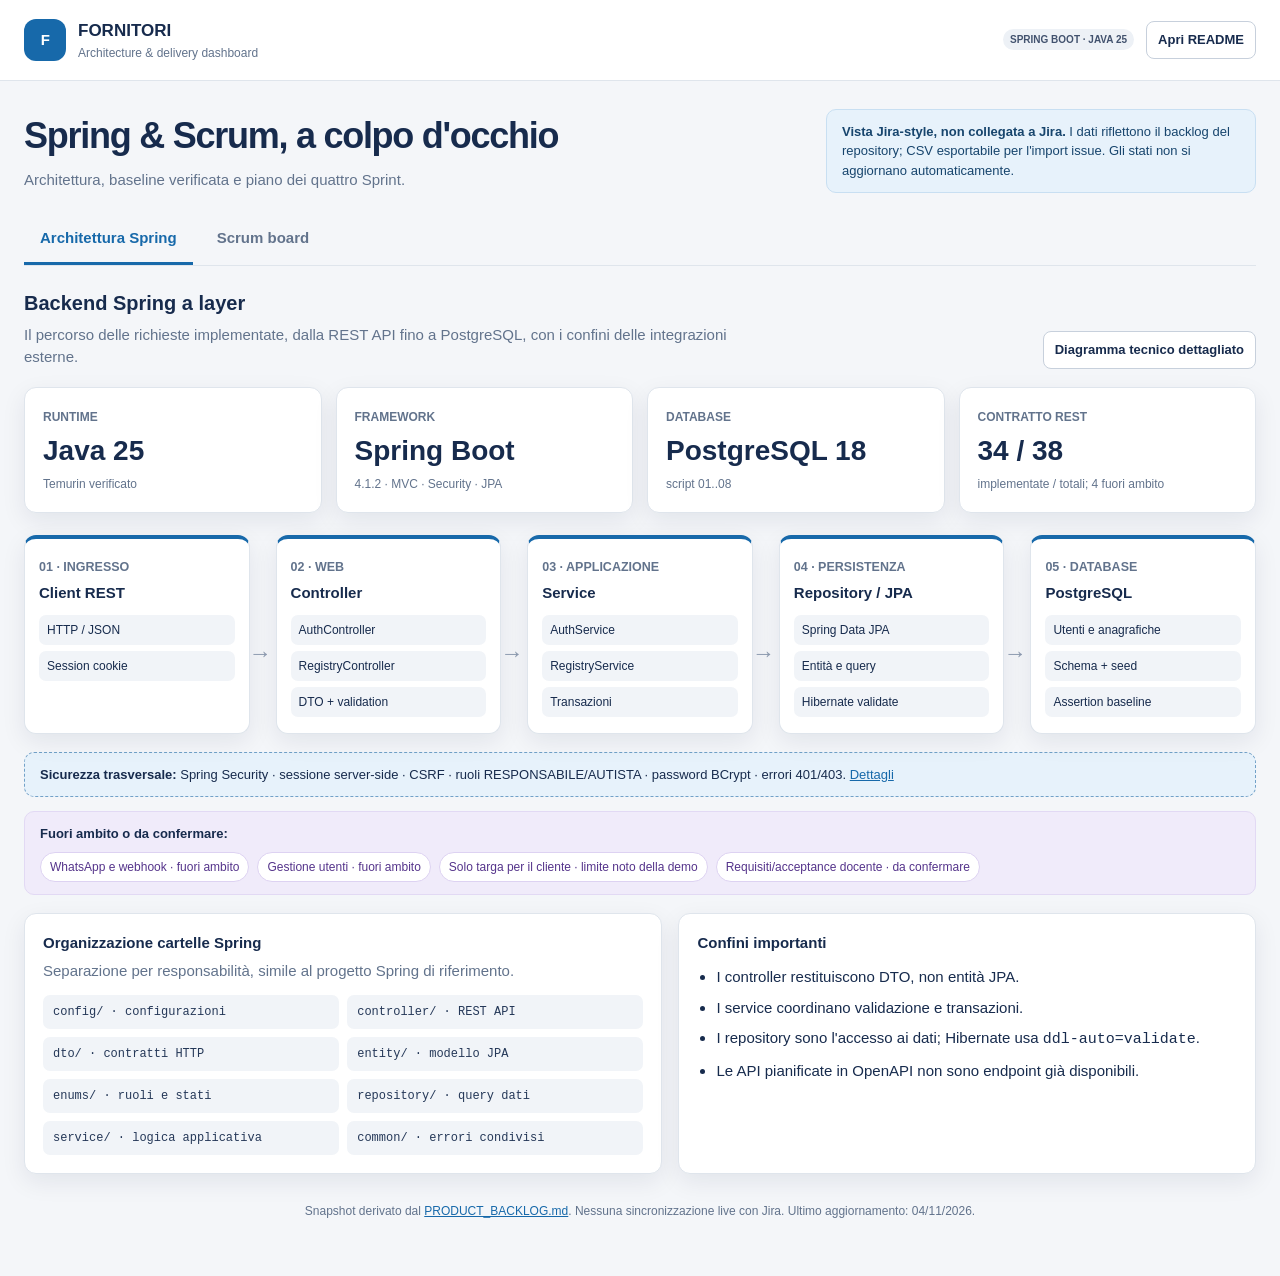
==== commit f9e36167: "docs: riallineamento completo allo stato finale e responsabili del team Co-Authored-By: Claude Opus " ====
--- a/docs/SPRING_SCRUM_DASHBOARD.html
+++ b/docs/SPRING_SCRUM_DASHBOARD.html
@@ -342,14 +342,14 @@
           <h2>Backend Spring a layer</h2>
           <p>Il percorso delle richieste implementate, dalla REST API fino a PostgreSQL, con i confini delle integrazioni esterne.</p>
         </div>
-        <a class="button" href="../.github/modernize/assessment/engines/facts/architecture-diagram.md">Diagramma tecnico dettagliato</a>
+        <a class="button" href="architecture/TAD_FORNITORI.md">Diagramma tecnico dettagliato</a>
       </div>
 
       <div class="stats" aria-label="Stato backend">
         <article class="stat"><span class="stat-label">Runtime</span><strong class="stat-value">Java 25</strong><span class="stat-note">Temurin verificato</span></article>
         <article class="stat"><span class="stat-label">Framework</span><strong class="stat-value">Spring Boot</strong><span class="stat-note">4.1.2 · MVC · Security · JPA</span></article>
-        <article class="stat"><span class="stat-label">Database</span><strong class="stat-value">PostgreSQL 18</strong><span class="stat-note">CI baseline verde</span></article>
-        <article class="stat"><span class="stat-label">Contratto REST</span><strong class="stat-value">30 / 34</strong><span class="stat-note">implemented / totali; 4 designed</span></article>
+        <article class="stat"><span class="stat-label">Database</span><strong class="stat-value">PostgreSQL 18</strong><span class="stat-note">script 01..08</span></article>
+        <article class="stat"><span class="stat-label">Contratto REST</span><strong class="stat-value">34 / 38</strong><span class="stat-note">implementate / totali; 4 fuori ambito</span></article>
       </div>
 
       <div class="architecture-flow" aria-label="Flusso dei layer Spring">
@@ -385,7 +385,7 @@
           <h3>PostgreSQL</h3>
           <span class="component">Utenti e anagrafiche</span>
           <span class="component">Schema + seed</span>
-          <span class="component">Assertion CI PASS</span>
+          <span class="component">Assertion baseline</span>
         </article>
       </div>
 
@@ -395,12 +395,11 @@
       </div>
 
       <div class="planned-strip">
-        <strong>Non integrato o non verificato:</strong>
+        <strong>Fuori ambito o da confermare:</strong>
         <div class="planned-items">
-          <span>Browser E2E e accessibilità · NOT RUN</span>
-          <span>Visualizzazione mappe nel client · non integrata</span>
-          <span>Provider Nominatim/OSRM live · NOT RUN</span>
-          <span>WhatsApp e webhook · non implementati</span>
+          <span>WhatsApp e webhook · fuori ambito</span>
+          <span>Gestione utenti · fuori ambito</span>
+          <span>Solo targa per il cliente · limite noto della demo</span>
           <span>Requisiti/acceptance docente · da confermare</span>
         </div>
       </div>
@@ -443,9 +442,9 @@
 
       <div class="stats" aria-label="Riepilogo backlog">
         <article class="stat"><span class="stat-label">Storie</span><strong class="stat-value" id="total-count">13</strong><span class="stat-note">snapshot del backlog</span></article>
-        <article class="stat"><span class="stat-label">Implementate</span><strong class="stat-value" id="done-count">5</strong><span class="stat-note">verificate nei test backend CI</span></article>
-        <article class="stat"><span class="stat-label">Da validare</span><strong class="stat-value" id="inprogress-count">6</strong><span class="stat-note">codice presente, limiti aperti</span></article>
-        <article class="stat"><span class="stat-label">Pianificate</span><strong class="stat-value" id="planned-count">2</strong><span class="stat-note">non implementate</span></article>
+        <article class="stat"><span class="stat-label">Implementate</span><strong class="stat-value" id="done-count">11</strong><span class="stat-note">presenti nel codice</span></article>
+        <article class="stat"><span class="stat-label">Da validare</span><strong class="stat-value" id="inprogress-count">1</strong><span class="stat-note">demo e acceptance da chiudere</span></article>
+        <article class="stat"><span class="stat-label">Pianificate</span><strong class="stat-value" id="planned-count">1</strong><span class="stat-note">fuori ambito</span></article>
       </div>
 
       <div class="toolbar">
@@ -486,10 +485,10 @@
       <details class="card sprint-notes">
         <summary>Obiettivi Sprint e criteri di passaggio</summary>
         <ul>
-          <li><strong>Sprint 1:</strong> fondazioni Spring, autenticazione, anagrafiche, DB e CI. Codice e CI completati; PR baseline integrata. Vedi <a href="agile/SPRINT_1.md">Sprint 1</a>.</li>
-          <li><strong>Sprint 2:</strong> backend missioni, timeout, pricing e dashboard verificati in CI; browser UI NOT RUN. Vedi <a href="agile/SPRINT_2.md">Sprint 2</a>.</li>
-          <li><strong>Sprint 3:</strong> chatbot/Telegram e API mappe presenti; provider live, visualizzazione mappa e WhatsApp non verificati/non implementati. Vedi <a href="agile/SPRINT_3.md">Sprint 3</a>.</li>
-          <li><strong>Sprint 4:</strong> CI backend PASS; acceptance docente e collaudi browser/provider non conclusi. Vedi <a href="agile/SPRINT_4.md">Sprint 4</a>.</li>
+          <li><strong>Sprint 1:</strong> fondazioni Spring, autenticazione, anagrafiche, DB e pipeline. Vedi <a href="agile/SPRINT_1.md">Sprint 1</a>.</li>
+          <li><strong>Sprint 2:</strong> missioni, timeout, tariffe e dashboard. Vedi <a href="agile/SPRINT_2.md">Sprint 2</a>.</li>
+          <li><strong>Sprint 3:</strong> chatbot Telegram, notifiche, mappe e client web. WhatsApp fuori ambito. Vedi <a href="agile/SPRINT_3.md">Sprint 3</a>.</li>
+          <li><strong>Sprint 4:</strong> correzioni finali, documentazione e demo; acceptance del docente da acquisire. Vedi <a href="agile/SPRINT_4.md">Sprint 4</a>.</li>
         </ul>
         <p><strong>CSV Jira:</strong> importa le storie come Task e mappa Summary, Description, Priority e Labels. Le etichette riportano ID, sprint, owner e stato iniziale; colonne e workflow Jira non vengono modificati automaticamente.</p>
       </details>
@@ -497,7 +496,7 @@
 
     <footer>
       Snapshot derivato dal <a href="agile/PRODUCT_BACKLOG.md">PRODUCT_BACKLOG.md</a>.
-      Nessuna sincronizzazione live con Jira. Ultimo aggiornamento: 03/11/2026.
+      Nessuna sincronizzazione live con Jira. Ultimo aggiornamento: 04/11/2026.
     </footer>
   </main>
 
@@ -505,19 +504,19 @@
     "use strict";
 
     const issues = [
-      { key: "B-01", title: "Seed, schema, auth e anagrafiche Sprint 1", description: "Backend, schema e seed sono presenti; baseline e test PostgreSQL verificati in CI.", priority: "P0", owner: "M1", sprint: "s1", status: "done", component: "Backend" },
-      { key: "B-02", title: "Java 25, CI e contratti condivisi", description: "Java 25, OpenAPI e job CI Java/PostgreSQL verificati nel run 41656606659.", priority: "P0", owner: "M1", sprint: "s1", status: "done", component: "Platform" },
-      { key: "B-03", title: "Login e anagrafiche web", description: "Client statico presente e integrato con sessione/API; browser E2E NOT RUN.", priority: "P1", owner: "M2", sprint: "s1", status: "inprogress", component: "Frontend" },
-      { key: "B-04", title: "API backend missione e dettaglio centrale", description: "Workflow missioni backend presente e testato in PostgreSQL CI; alcuni flussi UI non esposti.", priority: "P0", owner: "M1", sprint: "s2", status: "done", component: "Missions" },
-      { key: "B-05", title: "Proposta, accettazione, rifiuto e timeout", description: "Transizioni e concorrenza backend verificate nei test PostgreSQL CI.", priority: "P0", owner: "M1", sprint: "s2", status: "done", component: "Missions" },
-      { key: "B-06", title: "Chiusura, pricing e dashboard backend", description: "Chiusura e calcolo lato server; test backend CI passati, acceptance tariffa docente aperta.", priority: "P0", owner: "M1", sprint: "s2", status: "done", component: "Missions" },
-      { key: "B-07", title: "Chatbot guidato e richiesta via API", description: "Chatbot/API presenti; 64 test Python locali passano. Verifica titolarità via targa non idonea per produzione.", priority: "P1", owner: "M3/M1", sprint: "s3", status: "inprogress", component: "Chatbot" },
-      { key: "B-08", title: "API geocodifica e routing", description: "API backend implementata e testata in CI; provider live NOT RUN e nessuna mappa nel client.", priority: "P1", owner: "M4/M1", sprint: "s3", status: "inprogress", component: "Maps" },
-      { key: "B-09", title: "Outbox e notifiche Telegram", description: "Dispatcher presente; prova provider reale non coperta dalla CI e non ripetuta qui.", priority: "P1", owner: "M5/M1/M3", sprint: "s3", status: "inprogress", component: "Notifications" },
-      { key: "B-10", title: "QA integrata, sicurezza e demo", description: "CI backend PASS; browser E2E, acceptance e demo end-to-end non verificati.", priority: "P0", owner: "Tutti", sprint: "s4", status: "inprogress", component: "QA" },
-      { key: "B-11", title: "UI browser centrale e autista", description: "UI presente; mancano alcuni flussi e test browser.", priority: "P1", owner: "M2", sprint: "backlog", status: "inprogress", component: "Frontend" },
-      { key: "B-12", title: "Visualizzazione mappe nel client", description: "Il client non invoca /api/v1/maps/route; in attesa di scope/acceptance.", priority: "P1", owner: "M4/M1/M2", sprint: "backlog", status: "planned", component: "Maps" },
-      { key: "B-13", title: "Webhook e provider WhatsApp", description: "Webhook in ingresso e provider WhatsApp non implementati.", priority: "P2", owner: "M5/M1/M3", sprint: "backlog", status: "planned", component: "Notifications" }
+      { key: "B-01", title: "Seed, schema, auth e anagrafiche Sprint 1", description: "Backend, schema e seed presenti.", priority: "P0", owner: "V. Minervini", sprint: "s1", status: "done", component: "Backend" },
+      { key: "B-02", title: "Java 25, pipeline e contratti condivisi", description: "Java 25, OpenAPI e pipeline GitHub Actions.", priority: "P0", owner: "V. Minervini", sprint: "s1", status: "done", component: "Platform" },
+      { key: "B-03", title: "Login e anagrafiche web", description: "Client statico integrato con sessione e API.", priority: "P1", owner: "F. Valeriano, G. Cangellosi, M. Sancilio", sprint: "s1", status: "done", component: "Frontend" },
+      { key: "B-04", title: "API backend missione e dettaglio centrale", description: "Workflow missioni presente.", priority: "P0", owner: "V. Minervini", sprint: "s2", status: "done", component: "Missions" },
+      { key: "B-05", title: "Proposta, accettazione, rifiuto e timeout", description: "Transizioni e concorrenza gestite da service e DB.", priority: "P0", owner: "V. Minervini", sprint: "s2", status: "done", component: "Missions" },
+      { key: "B-06", title: "Chiusura, pricing e dashboard backend", description: "Chiusura e calcolo lato server; regola da confermare col docente.", priority: "P0", owner: "V. Minervini", sprint: "s2", status: "done", component: "Missions" },
+      { key: "B-07", title: "Chatbot guidato e richiesta via API", description: "Chatbot e API presenti; la sola targa è un limite noto della demo.", priority: "P1", owner: "M. Colucci", sprint: "s3", status: "done", component: "Chatbot" },
+      { key: "B-08", title: "API geocodifica e routing", description: "Nominatim e OSRM tramite il backend.", priority: "P1", owner: "M. Colucci", sprint: "s3", status: "done", component: "Maps" },
+      { key: "B-09", title: "Outbox e notifiche Telegram", description: "Dispatcher con riserva persistente.", priority: "P1", owner: "M. Sancilio, F. Valeriano, G. Cangellosi", sprint: "s3", status: "done", component: "Notifications" },
+      { key: "B-10", title: "Sicurezza, allineamento e demo", description: "Prova Telegram da telefono e acceptance del docente da chiudere.", priority: "P0", owner: "Tutti", sprint: "s4", status: "inprogress", component: "Delivery" },
+      { key: "B-11", title: "UI browser centrale e autista", description: "UI completa: avvisi, rettifica, correzione officina, storico proposte.", priority: "P1", owner: "F. Valeriano, G. Cangellosi, M. Sancilio", sprint: "s3", status: "done", component: "Frontend" },
+      { key: "B-12", title: "Visualizzazione mappe nel client", description: "Mappa Leaflet in centrale e area autista.", priority: "P1", owner: "M. Colucci", sprint: "s3", status: "done", component: "Maps" },
+      { key: "B-13", title: "Webhook e provider WhatsApp", description: "Fuori ambito.", priority: "P2", owner: "M. Sancilio, F. Valeriano, G. Cangellosi", sprint: "backlog", status: "planned", component: "Notifications" }
     ];
 
     const sprintNames = {
@@ -560,7 +559,7 @@
         for (const issue of list) {
           const card = document.createElement("article");
           card.className = "issue";
-          const statusLabel = issue.status === "done" ? "Implementato · CI PASS" : issue.status === "inprogress" ? "Da validare" : "Pianificato";
+          const statusLabel = issue.status === "done" ? "Implementato" : issue.status === "inprogress" ? "Da chiudere" : "Fuori ambito";
           const statusClass = issue.status === "done" ? "tag tag-done" : issue.status === "inprogress" ? "tag tag-planned" : "tag tag-planned";
           card.innerHTML = `
             <div class="issue-top"><span class="issue-key">${escapeHtml(issue.key)}</span><span>${escapeHtml(sprintNames[issue.sprint])}</span></div>
@@ -582,7 +581,7 @@
       const rows = issues.map((issue) => [
         "Task",
         issue.title,
-        `${issue.key}: ${issue.description} Owner: ${issue.owner}. Stato iniziale: ${issue.status === "done" ? "implementato, CI PASS" : issue.status === "inprogress" ? "da validare" : "pianificato"}. Sprint: ${sprintNames[issue.sprint]}.`,
+        `${issue.key}: ${issue.description} Owner: ${issue.owner}. Stato iniziale: ${issue.status === "done" ? "implementato" : issue.status === "inprogress" ? "da validare" : "pianificato"}. Sprint: ${sprintNames[issue.sprint]}.`,
         issue.priority,
         [issue.key.toLowerCase(), issue.sprint, `owner-${issue.owner.toLowerCase().replaceAll("/", "-")}`, issue.status, issue.component.toLowerCase()].join(" ")
       ]);
